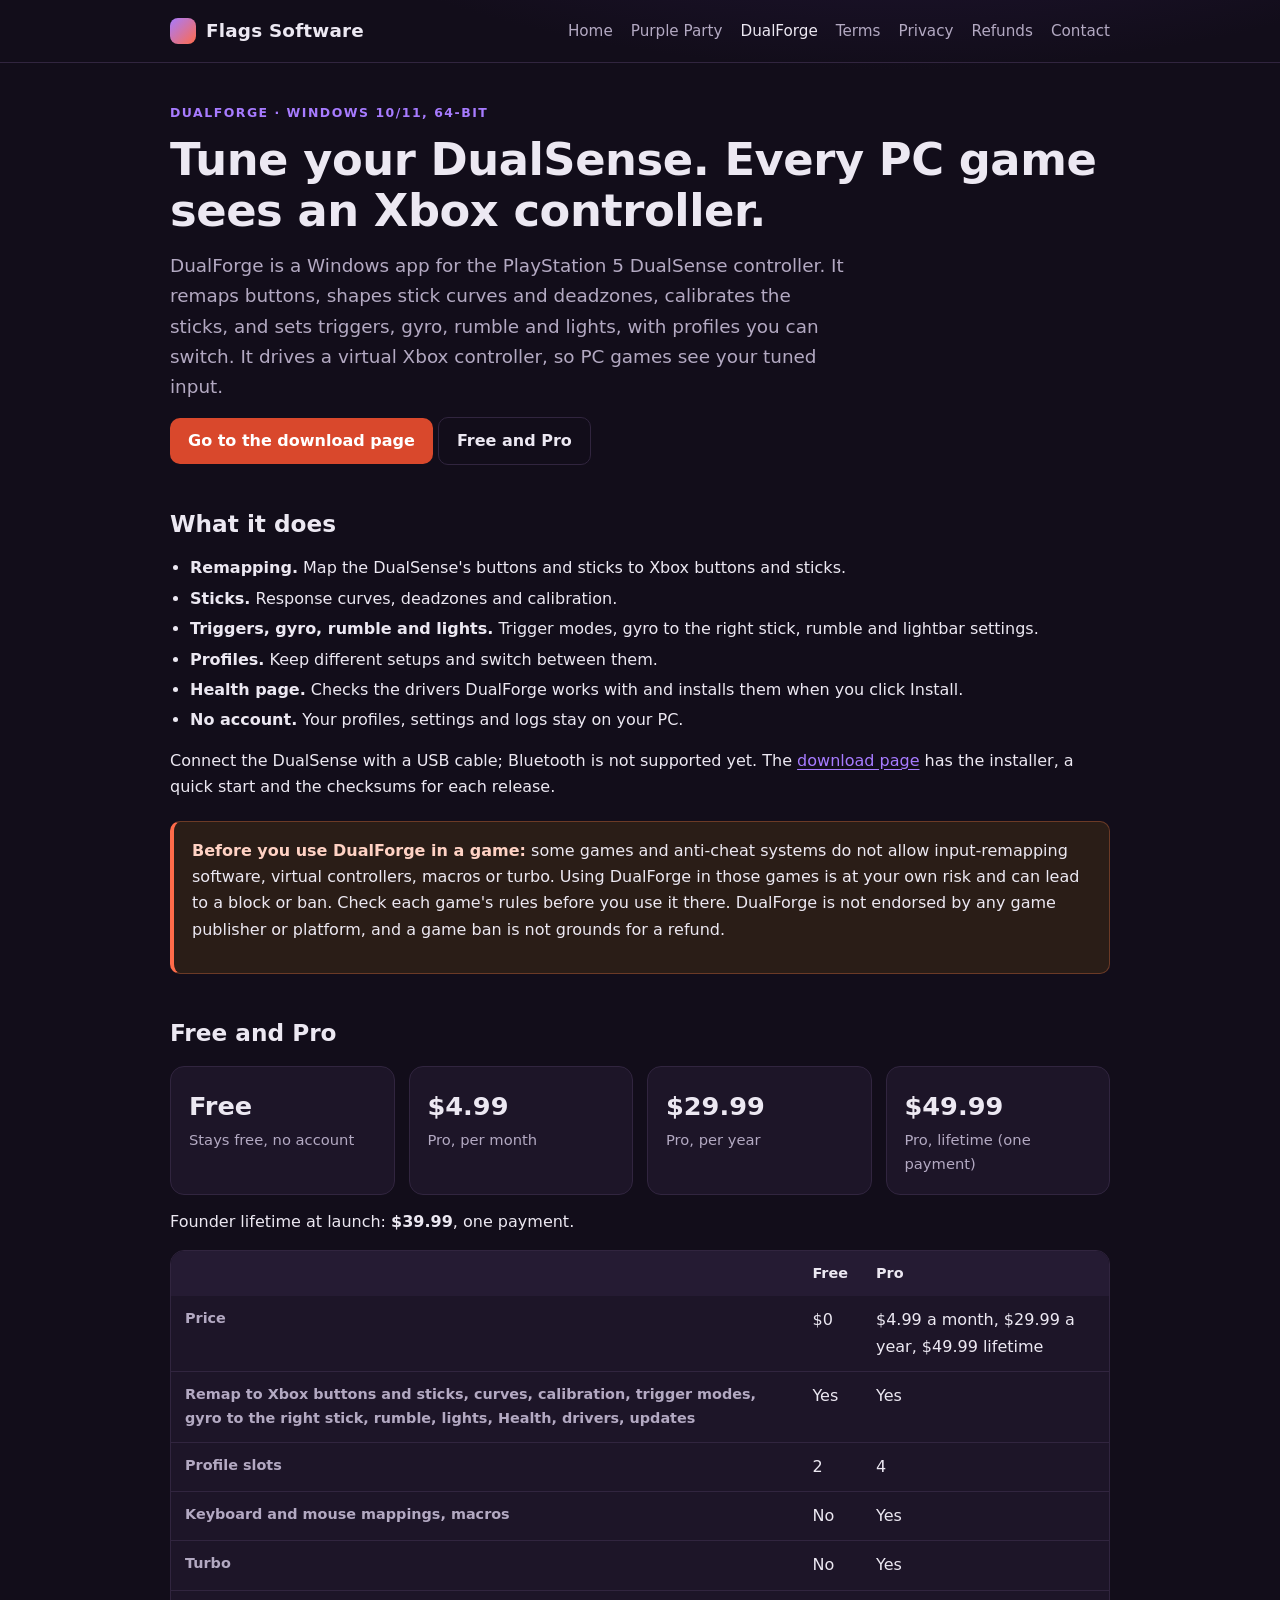
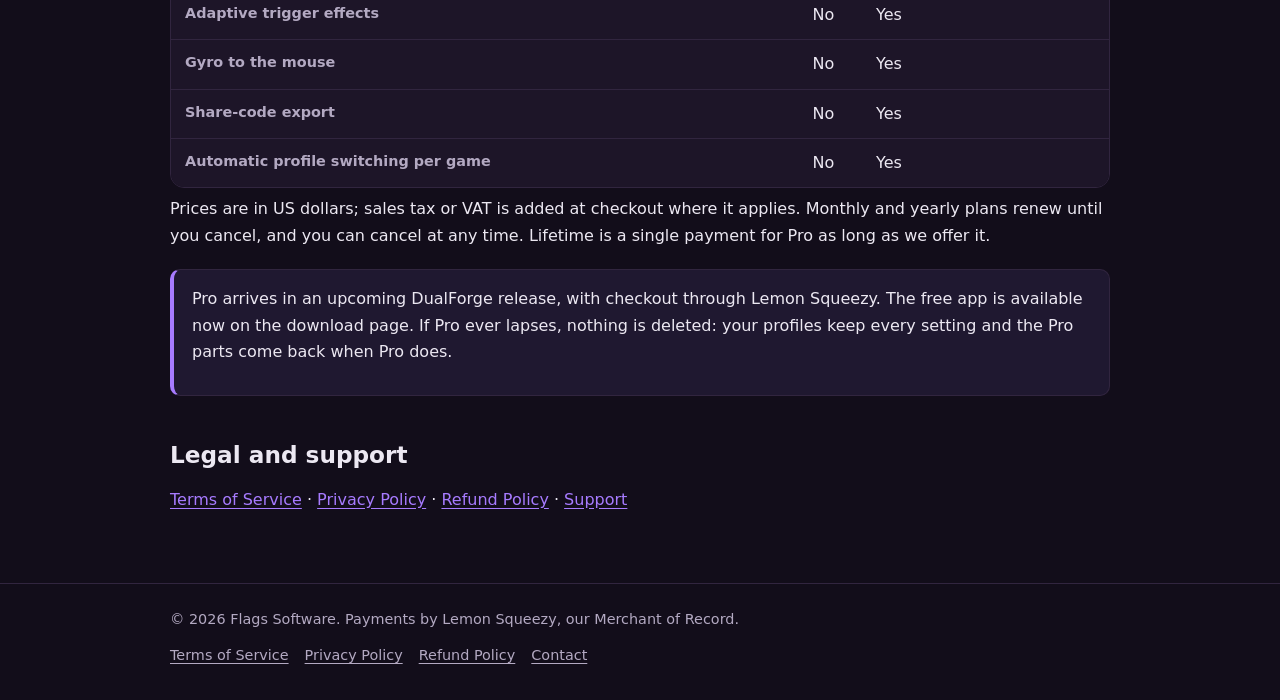
==== dualforge/index.html @ 7fef6f69 "Flags Software store site: home, Purple Party, DualForge, terms, privacy, refund Co-Authored-By: Cla" ====
<!doctype html>
<html lang="en">
<head>
<meta charset="utf-8">
<meta name="viewport" content="width=device-width, initial-scale=1">
<title>DualForge: PS5 DualSense tuning for Windows</title>
<meta name="description" content="DualForge remaps, tunes and calibrates a PS5 DualSense on Windows and presents it to games as an Xbox controller. Free stays free; Pro $4.99 a month, $29.99 a year or $49.99 lifetime.">
<meta name="theme-color" content="#120d1a">
<link rel="icon" href="data:image/svg+xml,%3Csvg xmlns='http://www.w3.org/2000/svg' viewBox='0 0 32 32'%3E%3Cdefs%3E%3ClinearGradient id='g' x1='0' y1='0' x2='1' y2='1'%3E%3Cstop offset='0' stop-color='%23a77bff'/%3E%3Cstop offset='1' stop-color='%23ff6b4a'/%3E%3C/linearGradient%3E%3C/defs%3E%3Crect width='32' height='32' rx='8' fill='url(%23g)'/%3E%3C/svg%3E">
<link rel="stylesheet" href="../style.css">
</head>
<body>
<a class="skip" href="#main">Skip to content</a>
<header class="top"><div class="wrap">
<a class="brand" href="../"><span class="brand-mark" aria-hidden="true"></span>Flags Software</a>
<nav class="main" aria-label="Site"><a href="../">Home</a><a href="../purple-party/">Purple Party</a><a href="../dualforge/" aria-current="page">DualForge</a><a href="../terms/">Terms</a><a href="../privacy/">Privacy</a><a href="../refund/">Refunds</a><a href="../#contact">Contact</a></nav>
</div></header>
<main id="main"><div class="wrap">
<p class="eyebrow">DualForge &middot; Windows 10/11, 64-bit</p>
<h1>Tune your DualSense. Every PC game sees an Xbox controller.</h1>
<p class="lead">DualForge is a Windows app for the PlayStation 5 DualSense controller. It remaps buttons, shapes stick curves and deadzones, calibrates the sticks, and sets triggers, gyro, rumble and lights, with profiles you can switch. It drives a virtual Xbox controller, so PC games see your tuned input.</p>
<p><a class="btn df" href="https://etffmc-crypto.github.io/dualforge/">Go to the download page</a> <a class="btn ghost" href="#pricing">Free and Pro</a></p>

<h2>What it does</h2>
<ul>
  <li><strong>Remapping.</strong> Map the DualSense's buttons and sticks to Xbox buttons and sticks.</li>
  <li><strong>Sticks.</strong> Response curves, deadzones and calibration.</li>
  <li><strong>Triggers, gyro, rumble and lights.</strong> Trigger modes, gyro to the right stick, rumble and lightbar settings.</li>
  <li><strong>Profiles.</strong> Keep different setups and switch between them.</li>
  <li><strong>Health page.</strong> Checks the drivers DualForge works with and installs them when you click Install.</li>
  <li><strong>No account.</strong> Your profiles, settings and logs stay on your PC.</li>
</ul>
<p>Connect the DualSense with a USB cable; Bluetooth is not supported yet. The <a href="https://etffmc-crypto.github.io/dualforge/">download page</a> has the installer, a quick start and the checksums for each release.</p>

<div class="notice" role="note">
  <p><strong>Before you use DualForge in a game:</strong> some games and anti-cheat systems do not allow input-remapping software, virtual controllers, macros or turbo. Using DualForge in those games is at your own risk and can lead to a block or ban. Check each game's rules before you use it there. DualForge is not endorsed by any game publisher or platform, and a game ban is not grounds for a refund.</p>
</div>

<h2 id="pricing">Free and Pro</h2>
<div class="prices">
  <div class="price-box"><div class="amt">Free</div><div class="per">Stays free, no account</div></div>
  <div class="price-box"><div class="amt">$4.99</div><div class="per">Pro, per month</div></div>
  <div class="price-box"><div class="amt">$29.99</div><div class="per">Pro, per year</div></div>
  <div class="price-box"><div class="amt">$49.99</div><div class="per">Pro, lifetime (one payment)</div></div>
</div>
<p>Founder lifetime at launch: <strong>$39.99</strong>, one payment.</p>
<div class="table-wrap">
<table>
  <thead><tr><th scope="col"></th><th scope="col">Free</th><th scope="col">Pro</th></tr></thead>
  <tbody>
    <tr><th scope="row">Price</th><td>$0</td><td>$4.99 a month, $29.99 a year, $49.99 lifetime</td></tr>
    <tr><th scope="row">Remap to Xbox buttons and sticks, curves, calibration, trigger modes, gyro to the right stick, rumble, lights, Health, drivers, updates</th><td>Yes</td><td>Yes</td></tr>
    <tr><th scope="row">Profile slots</th><td>2</td><td>4</td></tr>
    <tr><th scope="row">Keyboard and mouse mappings, macros</th><td>No</td><td>Yes</td></tr>
    <tr><th scope="row">Turbo</th><td>No</td><td>Yes</td></tr>
    <tr><th scope="row">Adaptive trigger effects</th><td>No</td><td>Yes</td></tr>
    <tr><th scope="row">Gyro to the mouse</th><td>No</td><td>Yes</td></tr>
    <tr><th scope="row">Share-code export</th><td>No</td><td>Yes</td></tr>
    <tr><th scope="row">Automatic profile switching per game</th><td>No</td><td>Yes</td></tr>
  </tbody>
</table>
</div>
<p>Prices are in US dollars; sales tax or VAT is added at checkout where it applies. Monthly and yearly plans renew until you cancel, and you can cancel at any time. Lifetime is a single payment for Pro as long as we offer it.</p>
<div class="info"><p>Pro arrives in an upcoming DualForge release, with checkout through Lemon Squeezy. The free app is available now on the download page. If Pro ever lapses, nothing is deleted: your profiles keep every setting and the Pro parts come back when Pro does.</p></div>

<h2>Legal and support</h2>
<p><a href="../terms/">Terms of Service</a> &middot; <a href="../privacy/">Privacy Policy</a> &middot; <a href="../refund/">Refund Policy</a> &middot; <a href="https://github.com/etffmc-crypto/store/issues/new">Support</a></p>
</div></main>
<footer><div class="wrap">
<span>&copy; 2026 Flags Software. Payments by Lemon Squeezy, our Merchant of Record.</span>
<nav aria-label="Legal">
<a href="../terms/">Terms of Service</a>
<a href="../privacy/">Privacy Policy</a>
<a href="../refund/">Refund Policy</a>
<a href="../#contact">Contact</a>
</nav>
</div></footer>
</body>
</html>
---- style.css ----
:root {
  --bg: #120d1a;
  --panel: #1d1528;
  --line: #31253f;
  --text: #ece8f2;
  --muted: #b3a9c2;
  --accent: #a77bff;
  --accent-2: #7c4dff;
  --df: #ff6b4a;
  --radius: 14px;
  color-scheme: dark;
}

* { box-sizing: border-box; }

html { -webkit-text-size-adjust: 100%; }

body {
  margin: 0;
  background: radial-gradient(1200px 500px at 70% -10%, #2a1a45 0%, var(--bg) 60%) no-repeat, var(--bg);
  color: var(--text);
  font: 16px/1.65 system-ui, -apple-system, "Segoe UI", Roboto, "Helvetica Neue", Arial, sans-serif;
}

a { color: var(--accent); text-underline-offset: 3px; }
a:hover { color: #c7a8ff; }

.skip { position: absolute; left: -999px; }
.skip:focus { left: 12px; top: 12px; background: var(--panel); padding: 8px 12px; border-radius: 8px; z-index: 10; }

.wrap { max-width: 980px; margin: 0 auto; padding: 0 20px; }

header.top { border-bottom: 1px solid var(--line); }
header.top .wrap { display: flex; align-items: center; justify-content: space-between; gap: 16px; flex-wrap: wrap; padding-top: 16px; padding-bottom: 16px; }
.brand { font-weight: 700; font-size: 1.15rem; color: var(--text); text-decoration: none; letter-spacing: .01em; display: inline-flex; align-items: center; gap: 10px; }
.brand-mark { width: 26px; height: 26px; border-radius: 8px; background: linear-gradient(135deg, var(--accent), var(--df)); display: inline-block; }
nav.main { display: flex; gap: 6px 18px; flex-wrap: wrap; }
nav.main a { color: var(--muted); text-decoration: none; font-size: .95rem; }
nav.main a:hover, nav.main a[aria-current="page"] { color: var(--text); }

main { padding: 40px 0 56px; }

h1 { font-size: clamp(1.9rem, 4.5vw, 2.8rem); line-height: 1.15; margin: 0 0 14px; letter-spacing: -.01em; }
h2 { font-size: 1.45rem; margin: 40px 0 12px; }
h3 { font-size: 1.1rem; margin: 24px 0 8px; }
p { margin: 0 0 14px; }
.lead { font-size: 1.15rem; color: var(--muted); max-width: 680px; }
.eyebrow { text-transform: uppercase; letter-spacing: .12em; font-size: .78rem; color: var(--accent); font-weight: 600; margin-bottom: 10px; }

.cards { display: grid; grid-template-columns: repeat(auto-fit, minmax(280px, 1fr)); gap: 20px; margin-top: 28px; }
.card { background: var(--panel); border: 1px solid var(--line); border-radius: var(--radius); padding: 24px; display: flex; flex-direction: column; }
.card h2 { margin-top: 0; }
.card p { color: var(--muted); }
.card .price { color: var(--text); font-weight: 600; }
.card .actions { margin-top: auto; padding-top: 8px; display: flex; gap: 10px; flex-wrap: wrap; }
.card.pp { border-top: 4px solid var(--accent); }
.card.df { border-top: 4px solid var(--df); }

.btn { display: inline-block; padding: 10px 18px; border-radius: 10px; background: var(--accent-2); color: #fff; font-weight: 600; text-decoration: none; }
.btn:hover { background: #8f66ff; color: #fff; }
.btn.ghost { background: transparent; border: 1px solid var(--line); color: var(--text); }
.btn.ghost:hover { border-color: var(--accent); }
.btn.df { background: #d9482c; }
.btn.df:hover { background: #ec5a3d; }

.table-wrap { overflow-x: auto; margin: 12px 0 8px; border: 1px solid var(--line); border-radius: var(--radius); }
table { border-collapse: collapse; width: 100%; min-width: 480px; background: var(--panel); }
th, td { text-align: left; padding: 11px 14px; border-bottom: 1px solid var(--line); vertical-align: top; }
th { font-size: .9rem; color: var(--muted); font-weight: 600; }
thead th { color: var(--text); background: #251b33; }
tr:last-child td, tr:last-child th { border-bottom: 0; }

.prices { display: grid; grid-template-columns: repeat(auto-fit, minmax(170px, 1fr)); gap: 14px; margin: 14px 0; }
.price-box { background: var(--panel); border: 1px solid var(--line); border-radius: var(--radius); padding: 18px; }
.price-box .amt { font-size: 1.6rem; font-weight: 700; }
.price-box .per { color: var(--muted); font-size: .92rem; }

.notice { background: #2a1d17; border: 1px solid #6b3a26; border-left: 4px solid var(--df); border-radius: 10px; padding: 16px 18px; margin: 20px 0; }
.notice strong { color: #ffd2c4; }
.info { background: #1f1830; border: 1px solid var(--line); border-left: 4px solid var(--accent); border-radius: 10px; padding: 16px 18px; margin: 20px 0; }

figure { margin: 18px 0; }
figure img { max-width: 100%; height: auto; border-radius: 10px; border: 1px solid var(--line); display: block; }
figcaption { color: var(--muted); font-size: .9rem; margin-top: 8px; }

ul { padding-left: 1.25rem; margin: 0 0 14px; }
li { margin: 4px 0; }

.legal { max-width: 760px; }
.legal h2 { font-size: 1.2rem; margin-top: 32px; }
.legal .meta { color: var(--muted); font-size: .95rem; }

footer { border-top: 1px solid var(--line); color: var(--muted); font-size: .9rem; }
footer .wrap { padding-top: 24px; padding-bottom: 32px; display: flex; justify-content: space-between; gap: 12px 24px; flex-wrap: wrap; }
footer nav { display: flex; gap: 6px 16px; flex-wrap: wrap; }
footer a { color: var(--muted); }

@media (max-width: 560px) {
  main { padding-top: 28px; }
  .card { padding: 20px; }
  table { min-width: 0; font-size: .9rem; }
  th, td { padding: 9px 8px; }
  tbody th { width: 42%; }
}
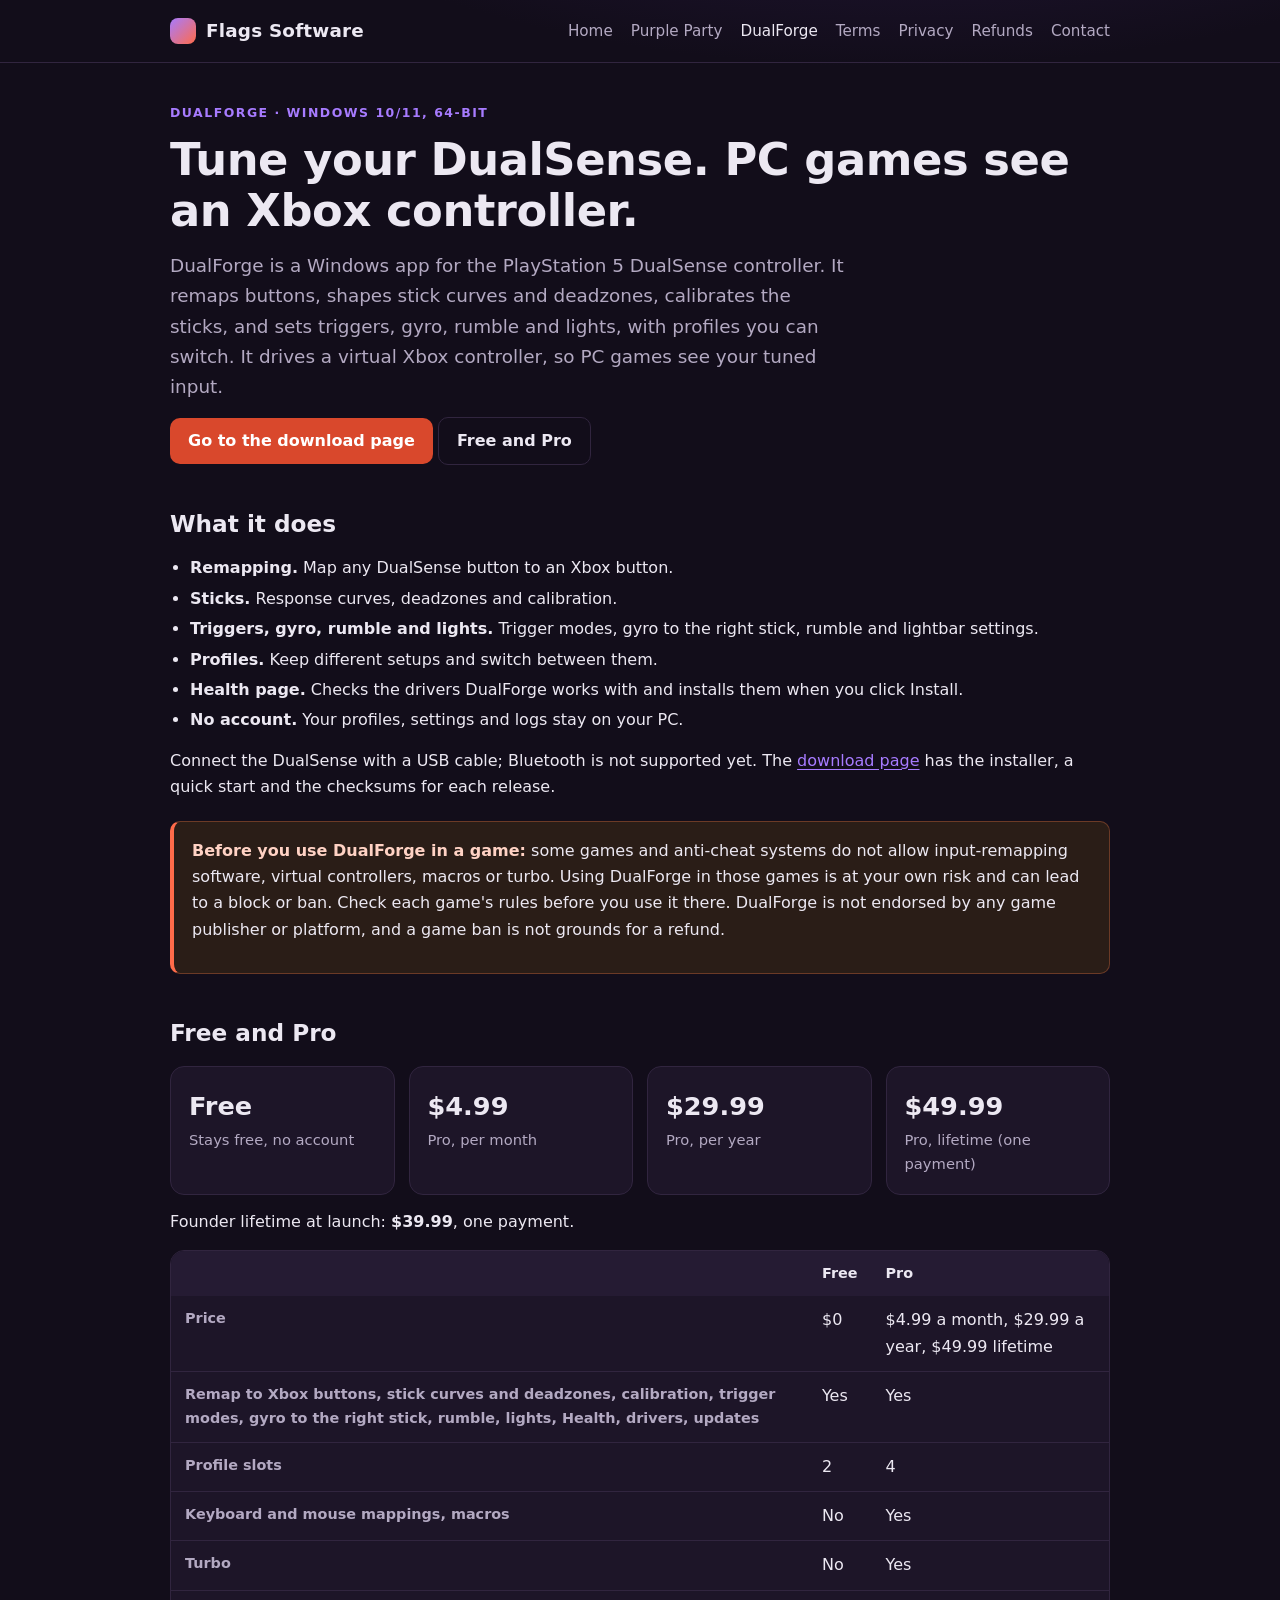
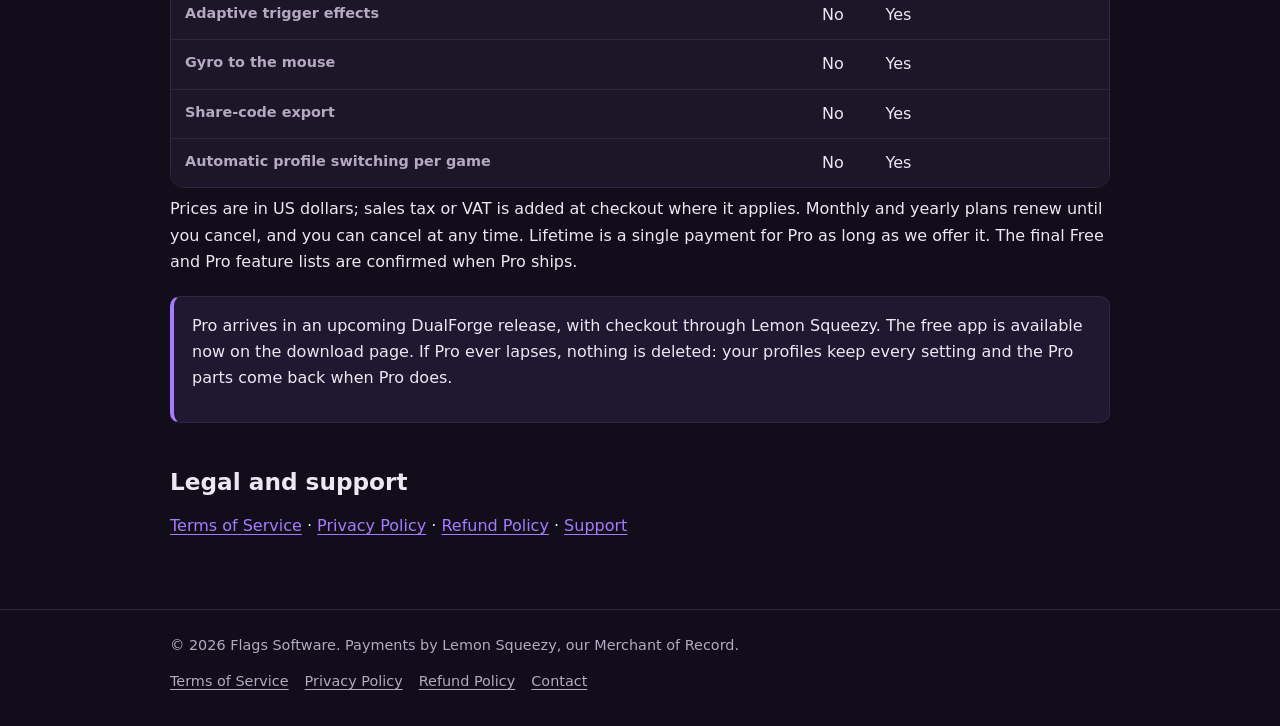
==== commit 43e380e3: "Apply fact-check fixes (two passes) Co-Authored-By: Claude Opus 5.5 <noreply@anthropic.com>" ====
--- a/dualforge/index.html
+++ b/dualforge/index.html
@@ -17,13 +17,13 @@
 </div></header>
 <main id="main"><div class="wrap">
 <p class="eyebrow">DualForge &middot; Windows 10/11, 64-bit</p>
-<h1>Tune your DualSense. Every PC game sees an Xbox controller.</h1>
+<h1>Tune your DualSense. PC games see an Xbox controller.</h1>
 <p class="lead">DualForge is a Windows app for the PlayStation 5 DualSense controller. It remaps buttons, shapes stick curves and deadzones, calibrates the sticks, and sets triggers, gyro, rumble and lights, with profiles you can switch. It drives a virtual Xbox controller, so PC games see your tuned input.</p>
 <p><a class="btn df" href="https://etffmc-crypto.github.io/dualforge/">Go to the download page</a> <a class="btn ghost" href="#pricing">Free and Pro</a></p>
 
 <h2>What it does</h2>
 <ul>
-  <li><strong>Remapping.</strong> Map the DualSense's buttons and sticks to Xbox buttons and sticks.</li>
+  <li><strong>Remapping.</strong> Map any DualSense button to an Xbox button.</li>
   <li><strong>Sticks.</strong> Response curves, deadzones and calibration.</li>
   <li><strong>Triggers, gyro, rumble and lights.</strong> Trigger modes, gyro to the right stick, rumble and lightbar settings.</li>
   <li><strong>Profiles.</strong> Keep different setups and switch between them.</li>
@@ -49,7 +49,7 @@
   <thead><tr><th scope="col"></th><th scope="col">Free</th><th scope="col">Pro</th></tr></thead>
   <tbody>
     <tr><th scope="row">Price</th><td>$0</td><td>$4.99 a month, $29.99 a year, $49.99 lifetime</td></tr>
-    <tr><th scope="row">Remap to Xbox buttons and sticks, curves, calibration, trigger modes, gyro to the right stick, rumble, lights, Health, drivers, updates</th><td>Yes</td><td>Yes</td></tr>
+    <tr><th scope="row">Remap to Xbox buttons, stick curves and deadzones, calibration, trigger modes, gyro to the right stick, rumble, lights, Health, drivers, updates</th><td>Yes</td><td>Yes</td></tr>
     <tr><th scope="row">Profile slots</th><td>2</td><td>4</td></tr>
     <tr><th scope="row">Keyboard and mouse mappings, macros</th><td>No</td><td>Yes</td></tr>
     <tr><th scope="row">Turbo</th><td>No</td><td>Yes</td></tr>
@@ -60,7 +60,7 @@
   </tbody>
 </table>
 </div>
-<p>Prices are in US dollars; sales tax or VAT is added at checkout where it applies. Monthly and yearly plans renew until you cancel, and you can cancel at any time. Lifetime is a single payment for Pro as long as we offer it.</p>
+<p>Prices are in US dollars; sales tax or VAT is added at checkout where it applies. Monthly and yearly plans renew until you cancel, and you can cancel at any time. Lifetime is a single payment for Pro as long as we offer it. The final Free and Pro feature lists are confirmed when Pro ships.</p>
 <div class="info"><p>Pro arrives in an upcoming DualForge release, with checkout through Lemon Squeezy. The free app is available now on the download page. If Pro ever lapses, nothing is deleted: your profiles keep every setting and the Pro parts come back when Pro does.</p></div>
 
 <h2>Legal and support</h2>
